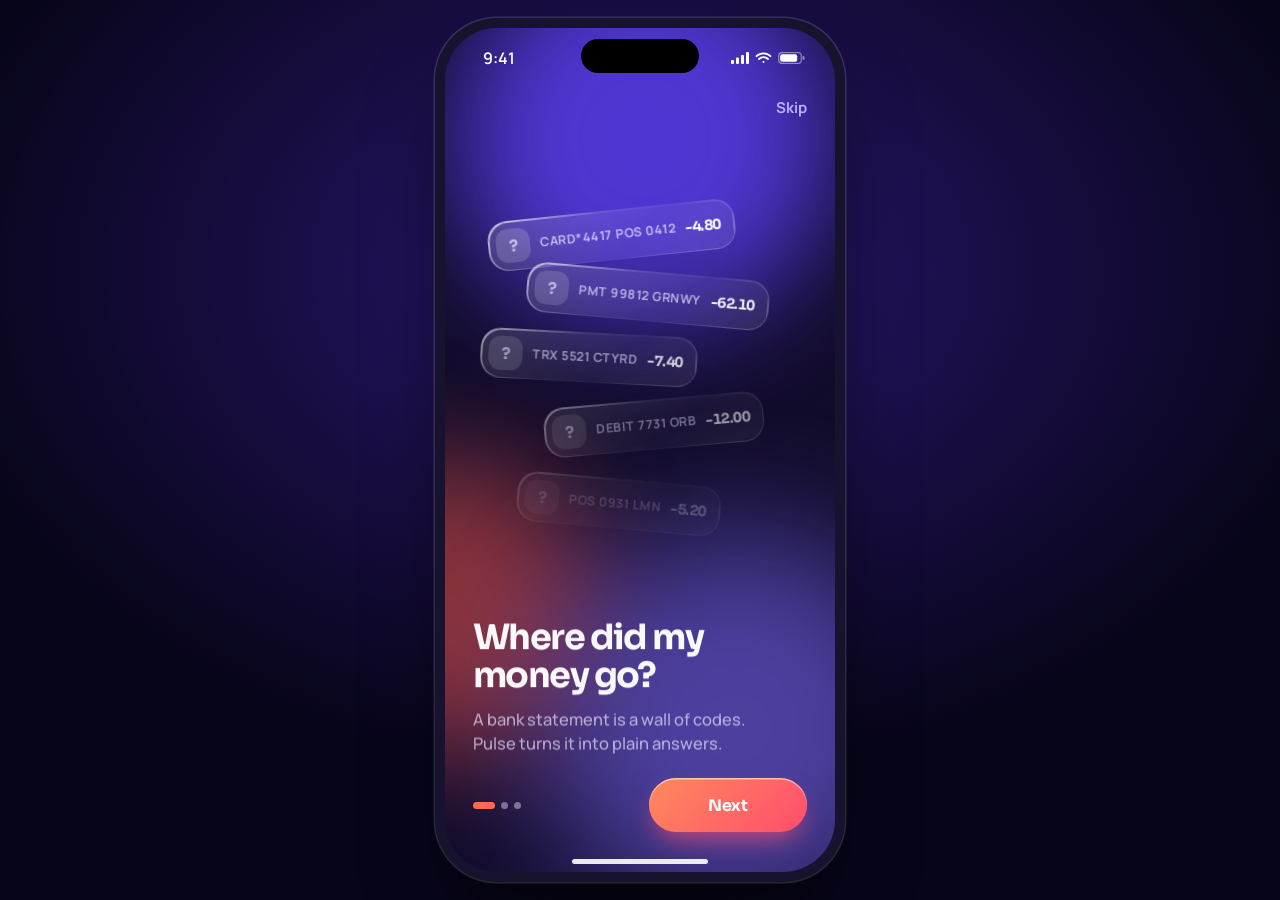
==== index.html @ dd378660 "Pulse prototype: 12 screens, dark and light, plus style samples Co-Authored-By: Claude Opus 5.5 <nor" ====
<!doctype html>
<html lang="en"><head><meta charset="utf-8"><meta name="viewport" content="width=device-width, initial-scale=1">
<title>Pulse</title><meta http-equiv="refresh" content="0; url=app/"><style>body{background:#120c2b}</style></head>
<body><a href="app/" style="color:#b9adff">Open the Pulse prototype</a></body></html>
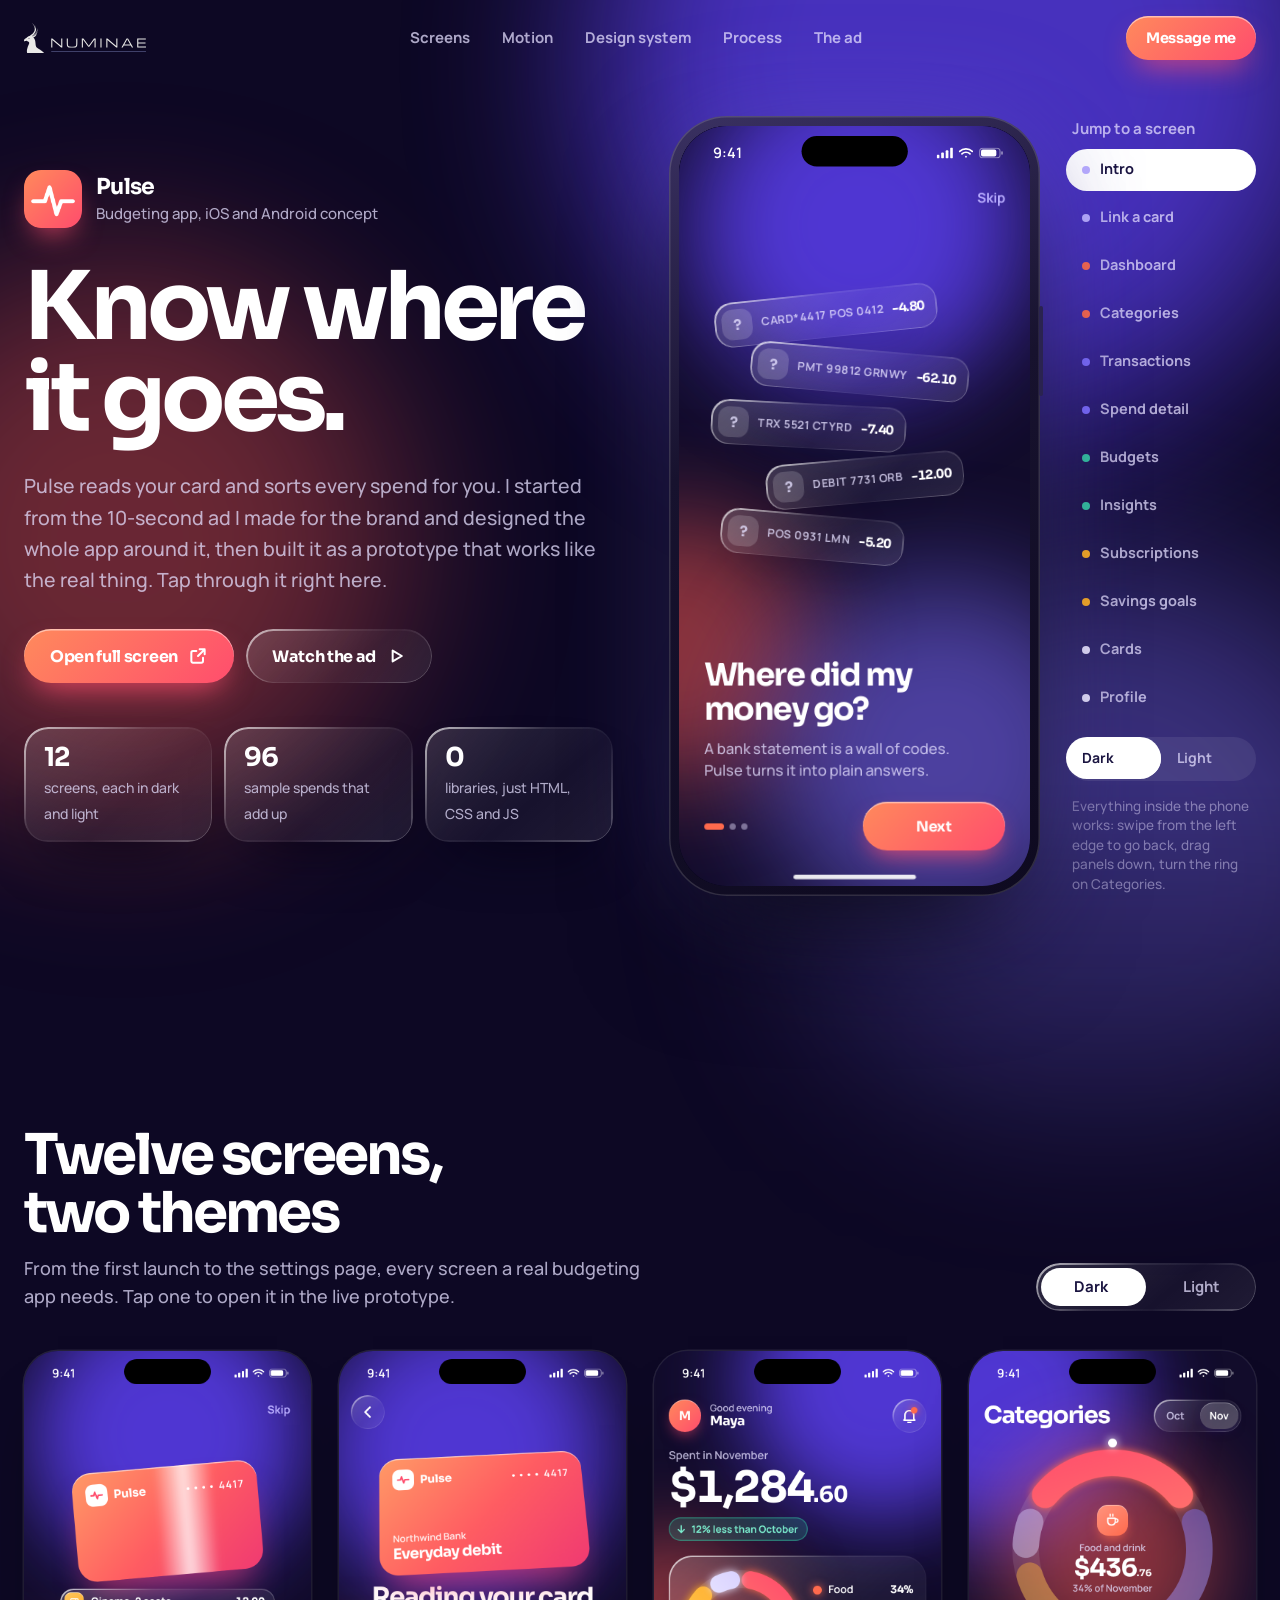
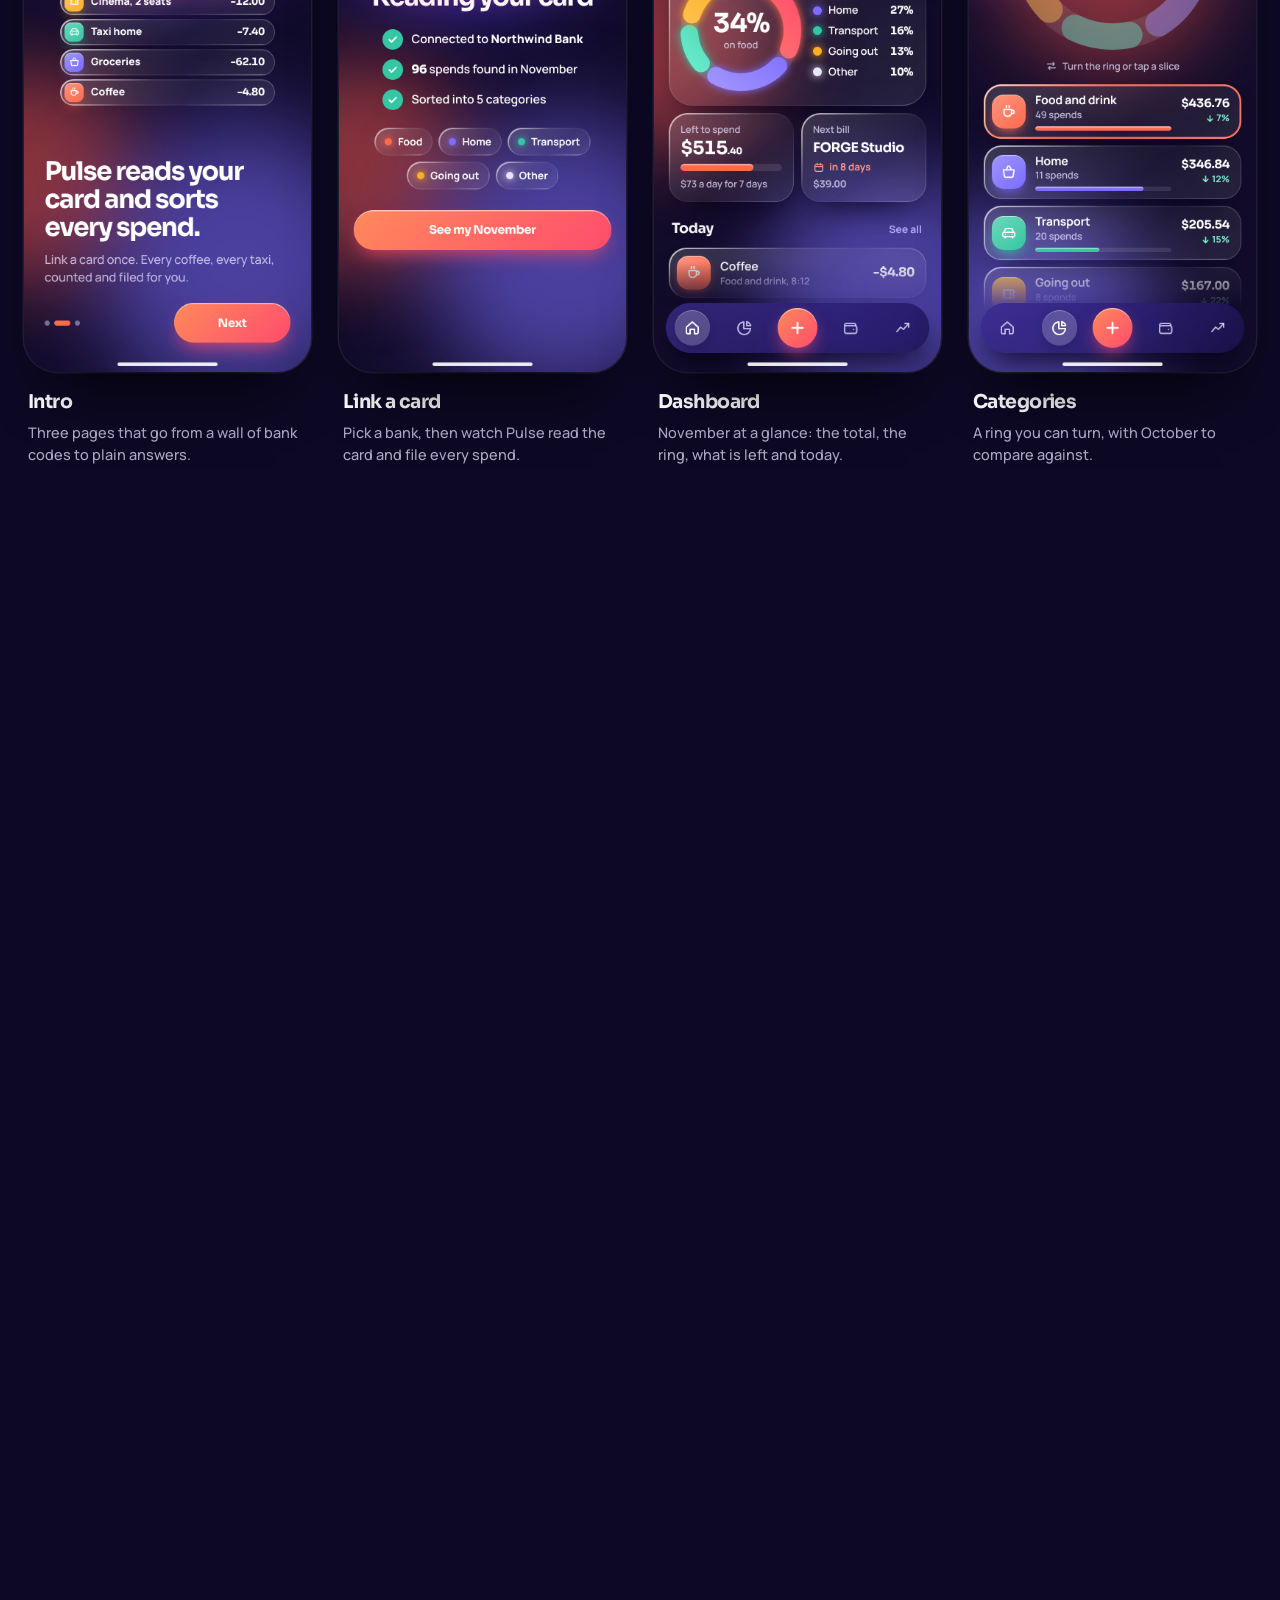
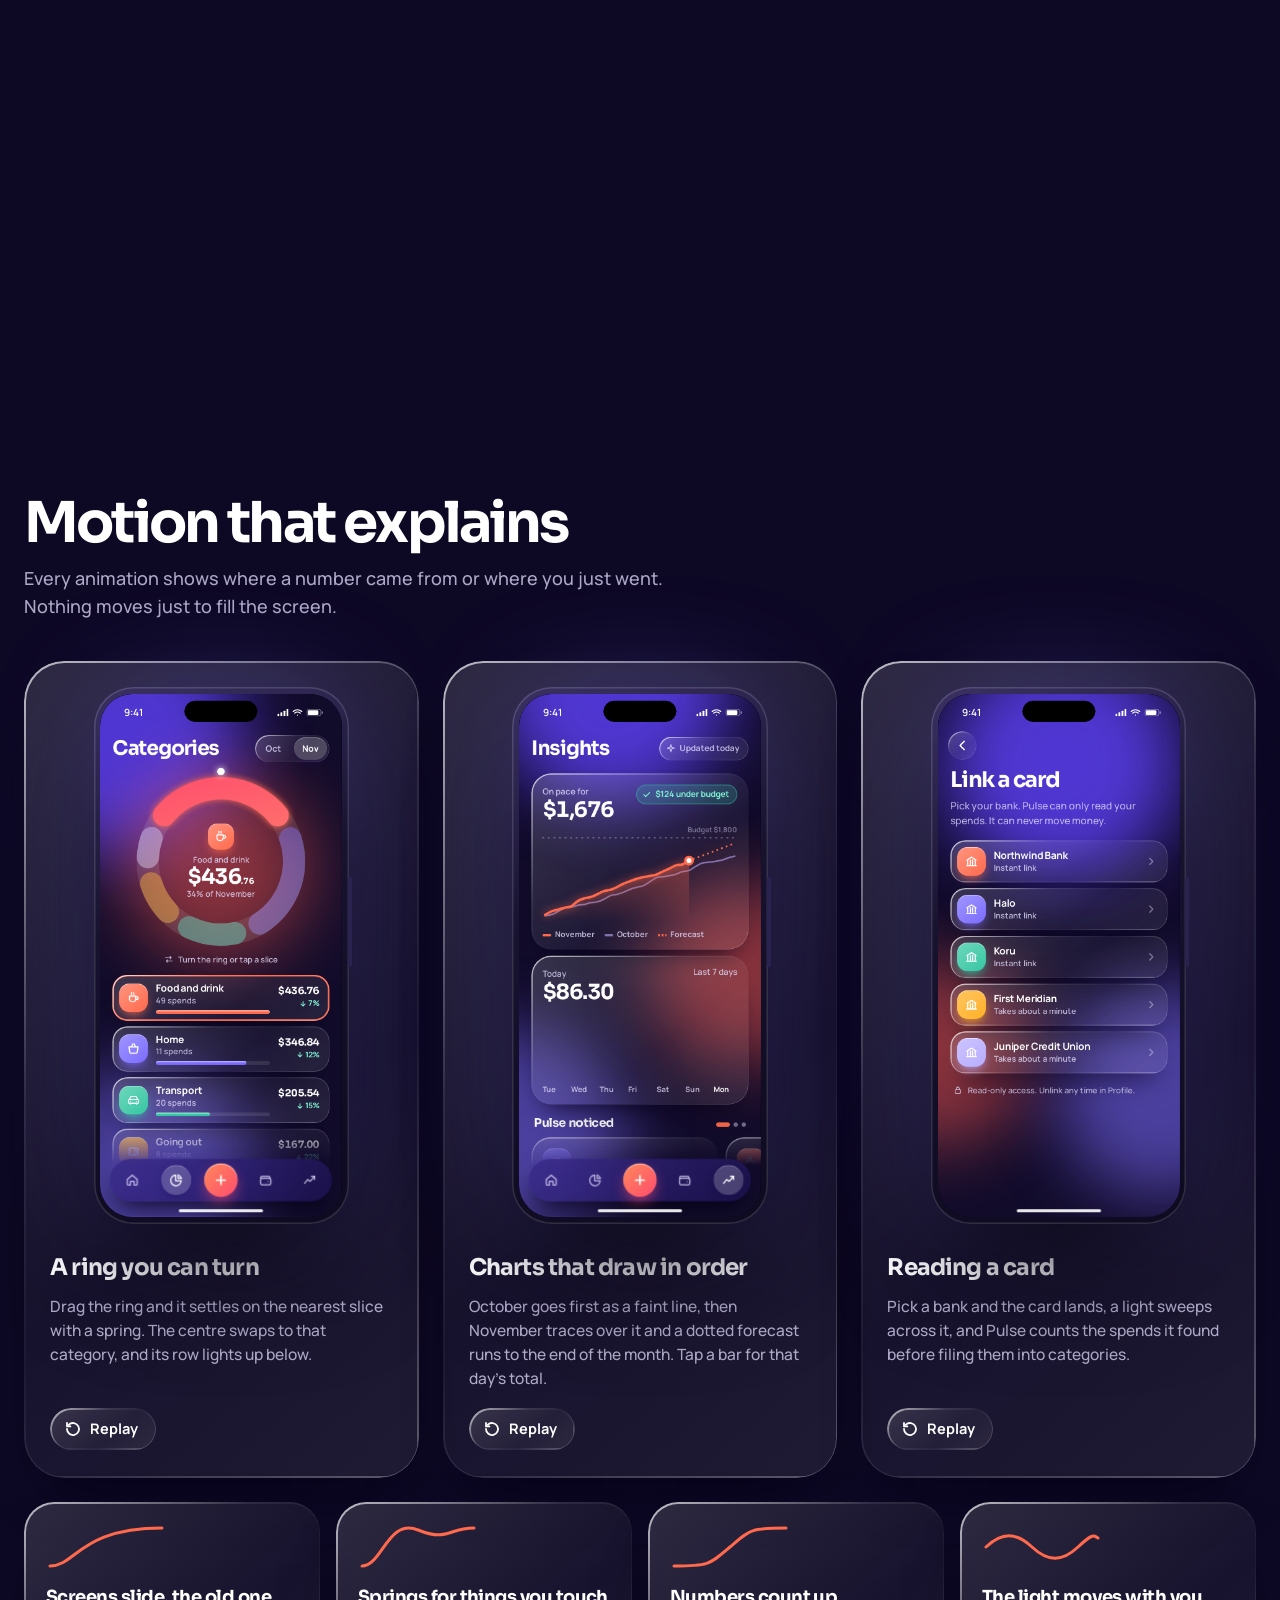
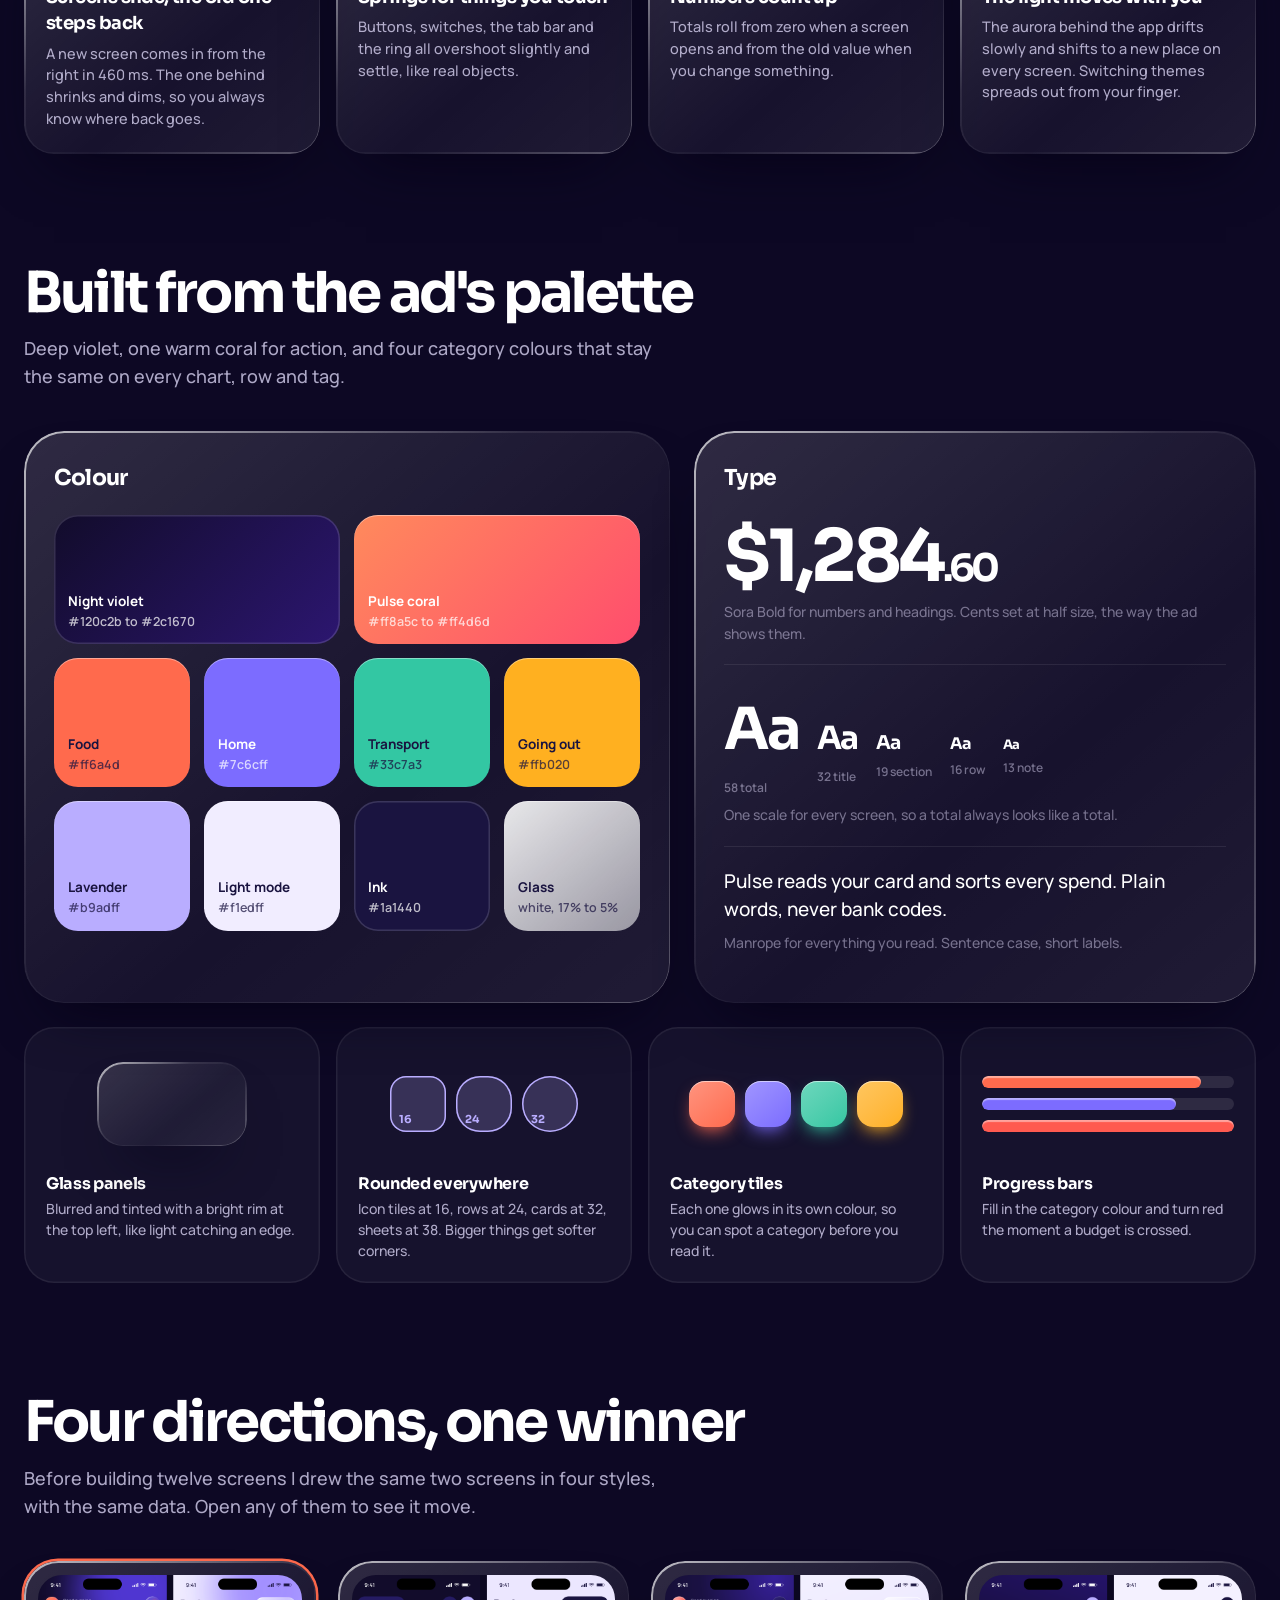
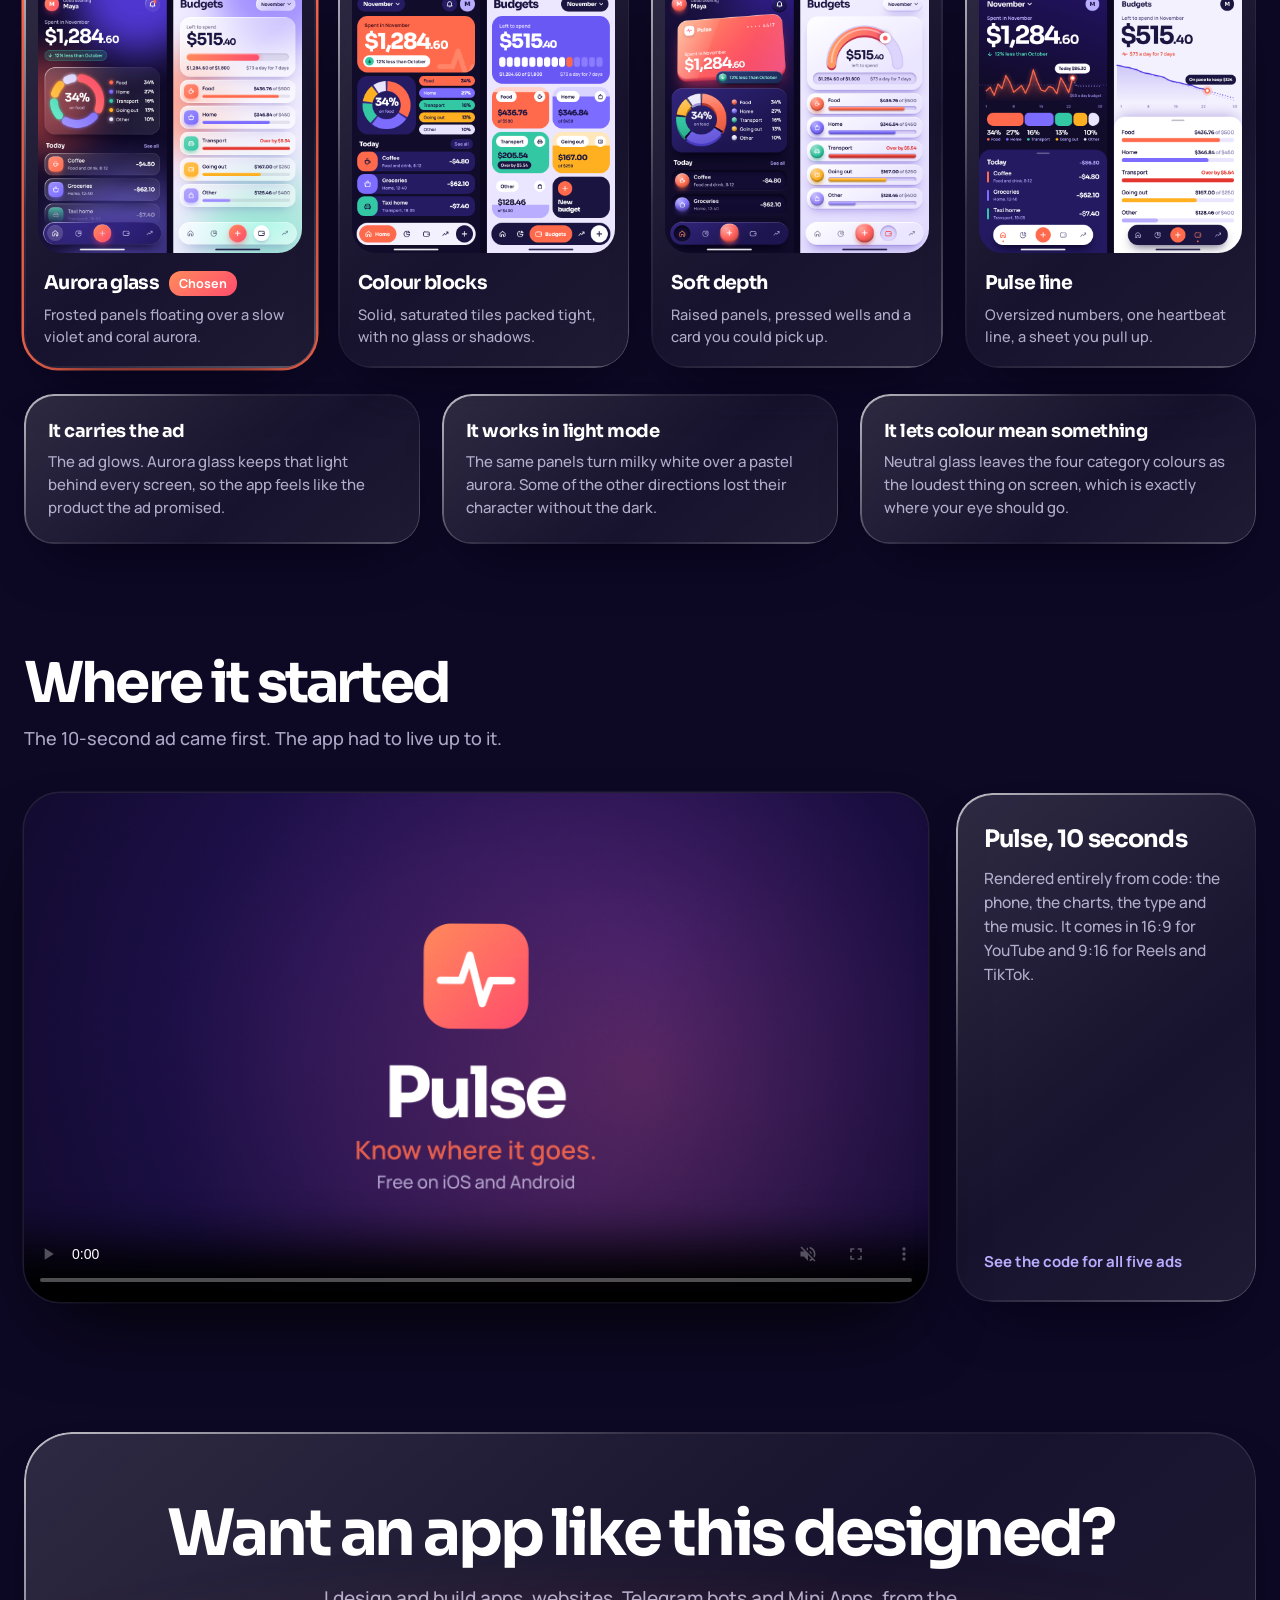
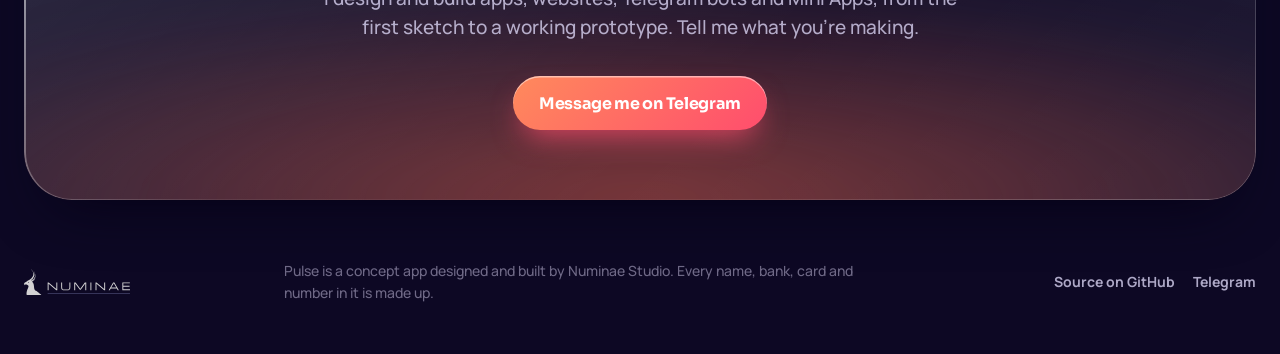
==== commit 940337ed: "Pulse case study page, gallery, share image and README Co-Authored-By: Claude Opus 5.5 <noreply@anth" ====
--- a/index.html
+++ b/index.html
@@ -1,4 +1,417 @@
 <!doctype html>
-<html lang="en"><head><meta charset="utf-8"><meta name="viewport" content="width=device-width, initial-scale=1">
-<title>Pulse</title><meta http-equiv="refresh" content="0; url=app/"><style>body{background:#120c2b}</style></head>
-<body><a href="app/" style="color:#b9adff">Open the Pulse prototype</a></body></html>
+<html lang="en">
+<head>
+<meta charset="utf-8">
+<meta name="viewport" content="width=device-width, initial-scale=1, viewport-fit=cover">
+<title>Pulse: a budgeting app, designed and built by Numinae Studio</title>
+<meta name="description" content="Pulse reads your card and sorts every spend. A working prototype with 12 screens in dark and light, designed and built by Numinae Studio.">
+<meta name="theme-color" content="#0d0824">
+<meta property="og:type" content="website">
+<meta property="og:title" content="Pulse: know where it goes">
+<meta property="og:description" content="A budgeting app designed and built by Numinae Studio. 12 screens, dark and light, a prototype you can tap through.">
+<meta property="og:image" content="https://numinae.github.io/pulse-app/media/pulse-share.png">
+<meta property="og:image:width" content="1200">
+<meta property="og:image:height" content="630">
+<meta name="twitter:card" content="summary_large_image">
+<meta name="twitter:image" content="https://numinae.github.io/pulse-app/media/pulse-share.png">
+<link rel="icon" href="app/icon.svg" type="image/svg+xml">
+<link rel="preload" href="app/fonts/sora.woff2" as="font" type="font/woff2" crossorigin>
+<link rel="preload" href="app/fonts/manrope.woff2" as="font" type="font/woff2" crossorigin>
+<style>
+@font-face { font-family: Sora; src: url(app/fonts/sora.woff2) format('woff2'); font-weight: 100 800; font-display: swap; }
+@font-face { font-family: Manrope; src: url(app/fonts/manrope.woff2) format('woff2'); font-weight: 200 800; font-display: swap; }
+:root {
+  --bg: #0d0824; --panel: #17103a; --ink: #fff; --soft: rgba(230,224,255,.74); --faint: rgba(230,224,255,.45);
+  --coral: #ff6a4d; --coral-a: #ff8a5c; --coral-b: #ff4d6d; --lav: #b9adff; --violet: #7c6cff; --green: #33c7a3; --amber: #ffb020;
+  --out: cubic-bezier(.16,1,.3,1); --spring: cubic-bezier(.2,1.4,.4,1);
+  --w: min(1240px, calc(100vw - 48px));
+}
+*, *::before, *::after { box-sizing: border-box; margin: 0; padding: 0; }
+html { background: var(--bg); color: var(--ink); scroll-behavior: smooth; overflow-x: clip; }
+body { font: 500 17px/1.55 Manrope, system-ui, sans-serif; -webkit-font-smoothing: antialiased; overflow-x: hidden; }
+h1, h2, h3, .num { font-family: Sora, sans-serif; letter-spacing: -0.035em; }
+a { color: inherit; } img, video, svg, iframe { display: block; } button { font: inherit; color: inherit; background: none; border: 0; cursor: pointer; }
+:focus-visible { outline: 3px solid var(--lav); outline-offset: 3px; border-radius: 12px; }
+.wrap { width: var(--w); margin: 0 auto; }
+.soft { color: var(--soft); }
+
+/* glass, the same recipe the app uses */
+.glass { position: relative; background: linear-gradient(140deg, rgba(255,255,255,.14), rgba(255,255,255,.045) 60%, rgba(255,255,255,.08)); box-shadow: 0 30px 60px -30px rgba(4,1,20,.9); }
+.glass::before { content: ''; position: absolute; inset: 0; border-radius: inherit; padding: 1.5px; pointer-events: none; background: linear-gradient(140deg, rgba(255,255,255,.7), rgba(255,255,255,.08) 38%, rgba(255,255,255,.03) 62%, rgba(255,255,255,.28));
+  -webkit-mask: linear-gradient(#000 0 0) content-box, linear-gradient(#000 0 0); -webkit-mask-composite: xor; mask: linear-gradient(#000 0 0) content-box exclude, linear-gradient(#000 0 0); }
+.btn { display: inline-flex; align-items: center; gap: 10px; height: 54px; padding: 0 26px; border-radius: 27px; font: 700 16px Sora; letter-spacing: -0.02em; text-decoration: none; transition: scale .35s var(--spring); white-space: nowrap; }
+.btn:active { scale: .96; }
+.btn.primary { color: #fff; background: linear-gradient(135deg, var(--coral-a), var(--coral-b)); box-shadow: 0 14px 30px -10px rgba(255,77,109,.85), inset 0 1.5px 0 rgba(255,255,255,.5); }
+.btn.ghost { border-radius: 27px; }
+.btn svg { width: 20px; height: 20px; fill: none; stroke: currentColor; stroke-width: 2.4; stroke-linecap: round; stroke-linejoin: round; }
+
+/* aurora behind the top of the page */
+.aurora { position: absolute; inset: 0 0 auto 0; height: 1300px; overflow: hidden; z-index: -1; pointer-events: none; -webkit-mask-image: linear-gradient(#000 60%, transparent); mask-image: linear-gradient(#000 60%, transparent); }
+.aurora i { position: absolute; border-radius: 50%; filter: blur(90px); }
+.aurora .a { width: 760px; height: 760px; left: 46%; top: -320px; background: #5b3ff0; opacity: .75; animation: d1 18s ease-in-out infinite alternate; }
+.aurora .b { width: 560px; height: 560px; left: -160px; top: 260px; background: #ff5a4f; opacity: .38; animation: d2 22s ease-in-out infinite alternate; }
+.aurora .c { width: 620px; height: 620px; left: 62%; top: 560px; background: #7c6cff; opacity: .4; animation: d1 26s ease-in-out infinite alternate-reverse; }
+@keyframes d1 { to { transform: translate(-120px, 90px) scale(1.12); } } @keyframes d2 { to { transform: translate(140px, -70px) scale(.9); } }
+
+/* header */
+header.top { position: sticky; top: 0; z-index: 50; transition: background .3s, box-shadow .3s; }
+header.top.stuck { background: rgba(13,8,36,.72); -webkit-backdrop-filter: blur(20px) saturate(160%); backdrop-filter: blur(20px) saturate(160%); box-shadow: 0 1px 0 rgba(255,255,255,.07); }
+header.top .wrap { display: flex; align-items: center; justify-content: space-between; height: 76px; gap: 24px; }
+.lockup img { height: 30px; width: auto; }
+header nav { display: flex; gap: 4px; }
+header nav a { text-decoration: none; font-size: 15px; font-weight: 700; color: var(--soft); padding: 9px 14px; border-radius: 20px; transition: color .2s, background .2s; }
+header nav a:hover { color: #fff; background: rgba(255,255,255,.08); }
+header .btn { height: 44px; padding: 0 20px; font-size: 14.5px; }
+
+/* hero */
+.hero { padding: 40px 0 120px; }
+.hero .wrap { display: grid; grid-template-columns: 1fr auto; gap: 56px; align-items: center; }
+.appmark { display: flex; gap: 14px; align-items: center; }
+.appmark img { width: 58px; height: 58px; border-radius: 17px; box-shadow: 0 14px 28px -10px rgba(255,77,109,.8); }
+.appmark b { display: block; font: 700 22px Sora; letter-spacing: -0.03em; } .appmark span { font-size: 15px; color: var(--soft); }
+.hero h1 { font-size: clamp(56px, 7.4vw, 108px); line-height: .96; font-weight: 700; letter-spacing: -0.055em; margin-top: 34px; }
+.hero h1 span { display: block; }
+.hero .lead { font-size: 19.5px; line-height: 1.6; color: var(--soft); max-width: 34em; margin-top: 26px; }
+.hero .ctas { display: flex; gap: 12px; flex-wrap: wrap; margin-top: 34px; }
+.facts { display: flex; gap: 12px; flex-wrap: wrap; margin-top: 44px; }
+.facts { max-width: 600px; } .facts div { flex: 1 1 0; padding: 14px 20px 15px; border-radius: 24px; min-width: 0; }
+.facts b { display: block; font: 700 26px Sora; letter-spacing: -0.04em; } .facts span { font-size: 14px; color: var(--soft); }
+
+.stage { position: relative; display: grid; grid-template-columns: auto 190px; gap: 26px; align-items: center; }
+.phone { position: relative; padding: 11px; border-radius: 64px; background: linear-gradient(160deg, #3a3162, #17122e 40%, #0e0a20); box-shadow: 0 60px 120px -30px rgba(0,0,0,.85), 0 0 0 1.5px rgba(255,255,255,.14) inset, 0 0 120px -20px rgba(124,108,255,.45); }
+.phone::after { content: ''; position: absolute; right: -3px; top: 190px; width: 4px; height: 90px; border-radius: 2px; background: #2a2350; }
+.phone .scr { width: 390px; height: 844px; border-radius: 53px; overflow: hidden; background: #120c2b; transform-origin: top left; }
+.phone iframe { width: 390px; height: 844px; border: 0; }
+.phone.scaled { padding: calc(11px * var(--k)); border-radius: calc(64px * var(--k)); }
+.phone.scaled .scr { width: calc(390px * var(--k)); height: calc(844px * var(--k)); border-radius: calc(53px * var(--k)); }
+.phone.scaled iframe { transform: scale(var(--k)); transform-origin: 0 0; }
+.jump h3 { font: 700 15px Manrope; color: var(--soft); letter-spacing: 0; margin: 0 0 10px 6px; }
+.jump ul { list-style: none; display: grid; gap: 6px; }
+.jump button { width: 100%; text-align: left; height: 42px; padding: 0 16px; border-radius: 21px; font-size: 14.5px; font-weight: 700; color: var(--soft); display: flex; align-items: center; gap: 10px; transition: background .25s, color .25s; }
+.jump button i { width: 8px; height: 8px; border-radius: 4px; background: var(--c, var(--faint)); flex: none; }
+.jump button:hover { color: #fff; background: rgba(255,255,255,.07); }
+.jump button.on { color: #1a1440; background: #fff; }
+.theme { position: relative; display: grid; grid-template-columns: 1fr 1fr; height: 44px; border-radius: 22px; margin-top: 18px; background: rgba(255,255,255,.08); }
+.theme button { position: relative; z-index: 1; font-size: 14px; font-weight: 700; color: var(--soft); transition: color .25s; }
+.theme button.on { color: #1a1440; }
+.theme .thumb { position: absolute; top: 4px; bottom: 4px; left: 4px; width: calc(50% - 4px); border-radius: 18px; background: #fff; transition: transform .45s var(--spring); }
+.theme.light .thumb { transform: translateX(100%); }
+.jump p { font-size: 13.5px; color: var(--faint); margin: 16px 6px 0; line-height: 1.45; }
+.mobile-try { display: none; }
+
+/* sections */
+section.block { padding: 110px 0 0; scroll-margin-top: 60px; }
+.shead { display: flex; justify-content: space-between; align-items: flex-end; gap: 30px; flex-wrap: wrap; margin-bottom: 40px; }
+.shead h2 { font-size: clamp(38px, 4.4vw, 60px); font-weight: 700; line-height: 1.02; letter-spacing: -0.05em; }
+.shead p { font-size: 18px; color: var(--soft); max-width: 36em; margin-top: 14px; }
+
+/* gallery */
+.gtoggle { position: relative; display: grid; grid-template-columns: 1fr 1fr; width: 220px; height: 48px; border-radius: 24px; }
+.gtoggle button { position: relative; z-index: 1; font-size: 15px; font-weight: 700; color: var(--soft); transition: color .25s; }
+.gtoggle button.on { color: #1a1440; }
+.gtoggle .thumb { position: absolute; top: 5px; bottom: 5px; left: 5px; width: calc(50% - 5px); border-radius: 19px; background: #fff; transition: transform .45s var(--spring); }
+.gtoggle.light .thumb { transform: translateX(100%); }
+.grid { display: grid; grid-template-columns: repeat(4, 1fr); gap: 44px 28px; }
+.shot { text-align: left; display: block; width: 100%; }
+.shot .img { position: relative; aspect-ratio: 390 / 844; border-radius: 34px; overflow: hidden; background: #1c1446; box-shadow: 0 40px 60px -34px rgba(0,0,0,.9), 0 0 0 1.5px rgba(255,255,255,.1); transition: transform .5s var(--spring), box-shadow .4s; }
+.shot img { position: absolute; inset: 0; width: 100%; height: 100%; object-fit: cover; transition: opacity .5s; }
+.shot img.l { opacity: 0; } .grid.light .shot img.l { opacity: 1; } .grid.light .shot img.d { opacity: 0; }
+.shot:hover .img { transform: translateY(-8px); box-shadow: 0 50px 70px -34px rgba(0,0,0,.9), 0 0 0 2px var(--lav); }
+.shot .cap { display: flex; justify-content: space-between; align-items: baseline; gap: 10px; margin: 16px 4px 0; }
+.shot h3 { font-size: 19px; font-weight: 700; letter-spacing: -0.03em; }
+.shot .try { font-size: 13.5px; font-weight: 700; color: var(--lav); opacity: 0; transition: opacity .25s; white-space: nowrap; } .shot:hover .try { opacity: 1; }
+.shot p { font-size: 14.5px; line-height: 1.5; color: var(--soft); margin: 5px 4px 0; }
+
+/* motion */
+.mgrid { display: grid; grid-template-columns: repeat(3, 1fr); gap: 24px; }
+.mcard { border-radius: 40px; padding: 26px 26px 28px; display: flex; flex-direction: column; }
+.mcard .phone { --k: .62; align-self: center; }
+.mcard h3 { font-size: 23px; font-weight: 700; margin-top: 26px; }
+.mcard p { font-size: 15.5px; color: var(--soft); margin-top: 8px; line-height: 1.55; flex: 1; }
+.replay { align-self: flex-start; margin-top: 18px; height: 42px; padding: 0 18px 0 14px; border-radius: 21px; font-size: 14.5px; font-weight: 700; display: inline-flex; gap: 8px; align-items: center; }
+.replay svg { width: 18px; height: 18px; fill: none; stroke: currentColor; stroke-width: 2.4; stroke-linecap: round; stroke-linejoin: round; transition: rotate .6s var(--out); } .replay:active svg { rotate: -360deg; transition: none; }
+.rules { display: grid; grid-template-columns: repeat(4, 1fr); gap: 16px; margin-top: 24px; }
+.rules div { border-radius: 30px; padding: 22px 22px 24px; }
+.rules b { font: 700 18px Sora; letter-spacing: -0.03em; } .rules p { font-size: 14.5px; color: var(--soft); margin-top: 6px; line-height: 1.5; }
+.curve { height: 46px; margin-bottom: 14px; } .curve path { fill: none; stroke: var(--coral); stroke-width: 3; stroke-linecap: round; }
+
+/* design system */
+.ds { display: grid; grid-template-columns: minmax(0, 1.15fr) minmax(0, 1fr); gap: 24px; }
+.ds > div { border-radius: 40px; padding: 30px; min-width: 0; }
+.ds > .parts { padding: 0; border-radius: 0; }
+.ds h3 { font-size: 22px; font-weight: 700; margin-bottom: 20px; }
+.swatches { display: grid; grid-template-columns: repeat(4, minmax(0, 1fr)); gap: 14px; }
+.sw { border-radius: 24px; padding: 76px 14px 13px; font-size: 13.5px; font-weight: 700; position: relative; overflow: hidden; color: #1a1440; box-shadow: inset 0 1px 0 rgba(255,255,255,.4); }
+.sw span { display: block; font-weight: 600; opacity: .72; font-size: 12.5px; }
+.sw.dk { color: #fff; box-shadow: inset 0 0 0 1.5px rgba(255,255,255,.14); }
+.sw.wide { grid-column: span 2; }
+.type .spec { padding: 6px 0 20px; } .type .spec + .spec { padding-top: 20px; border-top: 1.5px solid rgba(255,255,255,.08); }
+.type .big { font: 700 72px/1 Sora; letter-spacing: -0.05em; } .type .big small { font-size: 38px; }
+.type .meta { font-size: 14px; color: var(--faint); margin-top: 8px; }
+.type .body { font-size: 19px; line-height: 1.5; }
+.scale { display: flex; align-items: baseline; gap: 18px; flex-wrap: wrap; } .scale span { font-family: Sora; font-weight: 700; letter-spacing: -0.04em; } .scale small { display: block; font: 600 12px Manrope; color: var(--faint); letter-spacing: 0; margin-top: 4px; }
+.parts { grid-column: 1 / -1; display: grid; grid-template-columns: repeat(4, minmax(0, 1fr)); gap: 16px; }
+.part { border-radius: 30px; padding: 22px; background: rgba(255,255,255,.04); box-shadow: inset 0 0 0 1.5px rgba(255,255,255,.07); }
+.part .demo { height: 110px; display: grid; place-items: center; min-width: 0; } .part .demo > * { max-width: 100%; }
+.part { min-width: 0; }
+.part b { display: block; font: 700 16px Sora; letter-spacing: -0.02em; margin-top: 14px; } .part p { font-size: 14px; color: var(--soft); margin-top: 4px; line-height: 1.5; }
+.radii { display: flex; gap: 10px; align-items: flex-end; } .radii i { display: grid; place-items: end start; width: 56px; height: 56px; background: rgba(185,173,255,.2); box-shadow: inset 0 0 0 1.5px var(--lav); font: 700 11px Sora; color: var(--lav); padding: 6px 9px; font-style: normal; }
+.tilerow { display: flex; gap: 10px; } .tilerow i { width: 46px; height: 46px; border-radius: 16px; background: linear-gradient(140deg, color-mix(in srgb, var(--c) 72%, #fff), var(--c)); box-shadow: 0 8px 18px -6px var(--c), inset 0 1px 0 rgba(255,255,255,.55); }
+.bars2 { width: 100%; min-width: 0; display: grid; gap: 10px; } .bars2 i { display: block; height: 12px; border-radius: 6px; background: rgba(255,255,255,.1); overflow: hidden; } .bars2 i::after { content: ''; display: block; height: 100%; width: var(--w); border-radius: inherit; background: var(--c); box-shadow: inset 0 2px 1px rgba(255,255,255,.45); }
+.glassdemo { width: 150px; height: 84px; border-radius: 26px; }
+
+/* process */
+.proc { display: grid; grid-template-columns: repeat(4, 1fr); gap: 22px; }
+.pcard { border-radius: 34px; padding: 14px 14px 20px; text-decoration: none; display: block; transition: transform .45s var(--spring); }
+.pcard:hover { transform: translateY(-6px); }
+.pcard img { width: 100%; height: auto; border-radius: 24px; background: #0b0720; }
+.pcard h3 { font-size: 19px; font-weight: 700; margin: 16px 6px 0; display: flex; align-items: center; gap: 10px; flex-wrap: wrap; }
+.pcard h3 em { font: 700 12.5px Manrope; font-style: normal; letter-spacing: 0; color: #fff; background: linear-gradient(135deg, var(--coral-a), var(--coral-b)); border-radius: 12px; padding: 4px 10px; }
+.pcard p { font-size: 14.5px; color: var(--soft); margin: 6px 6px 0; line-height: 1.5; }
+.pcard.won { box-shadow: 0 30px 60px -30px rgba(4,1,20,.9), 0 0 0 2.5px var(--coral); }
+.why { display: grid; grid-template-columns: 1fr 1fr 1fr; gap: 22px; margin-top: 26px; }
+.why div { border-radius: 30px; padding: 24px; } .why b { font: 700 18px Sora; letter-spacing: -0.03em; } .why p { font-size: 15px; color: var(--soft); margin-top: 6px; line-height: 1.55; }
+
+/* ad */
+.adwrap { display: grid; grid-template-columns: 1fr 300px; gap: 28px; align-items: stretch; }
+.adwrap video { width: 100%; height: 100%; object-fit: cover; border-radius: 36px; background: #000; box-shadow: 0 40px 80px -30px rgba(0,0,0,.9), 0 0 0 1.5px rgba(255,255,255,.1); }
+.adwrap .v169 { aspect-ratio: 16 / 9; height: auto; }
+.adnote { border-radius: 36px; padding: 28px; display: flex; flex-direction: column; justify-content: space-between; gap: 20px; }
+.adnote h3 { font-size: 24px; font-weight: 700; } .adnote p { font-size: 15.5px; color: var(--soft); margin-top: 8px; line-height: 1.55; }
+.adnote a { font-size: 15px; font-weight: 700; color: var(--lav); text-decoration: none; }
+.adnote .v916 { width: 100%; aspect-ratio: 9 / 16; height: auto; border-radius: 26px; display: none; }
+
+/* closing */
+.close { margin: 130px auto 0; border-radius: 48px; padding: 70px 40px; text-align: center; overflow: hidden; position: relative; isolation: isolate; }
+.close::after { content: ''; position: absolute; inset: auto -20% -60% -20%; height: 120%; z-index: -1; background: radial-gradient(closest-side, rgba(255,106,77,.45), transparent); filter: blur(30px); }
+.close h2 { font-size: clamp(40px, 5vw, 72px); font-weight: 700; letter-spacing: -0.05em; line-height: 1; }
+.close p { font-size: 19px; color: var(--soft); margin: 18px auto 0; max-width: 34em; }
+.close .btn { margin-top: 34px; }
+footer { padding: 60px 0 50px; }
+footer .wrap { display: flex; justify-content: space-between; align-items: center; gap: 24px; flex-wrap: wrap; }
+footer img { height: 26px; width: auto; opacity: .9; }
+footer p { font-size: 14px; color: var(--faint); max-width: 44em; }
+footer nav { display: flex; gap: 18px; } footer nav a { font-size: 14px; font-weight: 700; color: var(--soft); text-decoration: none; }
+
+/* one orchestrated entrance at the top, quiet reveals below */
+.hero .in-1, .hero .in-2, .hero .in-3, .hero .in-4, .hero .stage { opacity: 0; }
+.ready .hero .in-1, .ready .hero .in-2, .ready .hero .in-3, .ready .hero .in-4 { animation: rise .9s var(--out) both; }
+.ready .hero .in-2 { animation-delay: .08s; } .ready .hero .in-3 { animation-delay: .16s; } .ready .hero .in-4 { animation-delay: .24s; }
+.ready .hero .stage { animation: phonein 1.3s var(--out) .1s both; }
+@keyframes rise { from { opacity: 0; transform: translateY(30px); filter: blur(8px); } to { opacity: 1; transform: none; filter: none; } }
+@keyframes phonein { from { opacity: 0; transform: translateY(70px) rotate(4deg) scale(.94); } to { opacity: 1; transform: none; } }
+.reveal { opacity: 0; transform: translateY(30px); transition: opacity .8s var(--out), transform .9s var(--out); }
+.reveal.seen { opacity: 1; transform: none; }
+
+@media (max-width: 1180px) {
+  .hero .wrap { grid-template-columns: 1fr; } .stage { justify-self: center; }
+  .grid { grid-template-columns: repeat(3, 1fr); } .mgrid { grid-template-columns: 1fr 1fr; } .mgrid .mcard:last-child { display: none; }
+  .rules, .proc, .parts { grid-template-columns: repeat(2, minmax(0, 1fr)); } .ds { grid-template-columns: minmax(0, 1fr); }
+}
+@media (max-width: 860px) {
+  header nav { display: none; }
+  .stage { display: none; } .mobile-try { display: block; margin-top: 40px; }
+  .mobile-try a { display: block; text-decoration: none; border-radius: 40px; padding: 18px; }
+  .mobile-try img { width: 100%; height: auto; border-radius: 28px; }
+  .mobile-try span { display: flex; justify-content: center; margin-top: 16px; }
+  .grid { grid-template-columns: 1fr 1fr; gap: 32px 16px; } .shot .img { border-radius: 24px; } .shot h3 { font-size: 16px; } .shot p { display: none; }
+  .mgrid { grid-template-columns: 1fr; } .mgrid .mcard:last-child { display: flex; }
+  .why { grid-template-columns: 1fr; } .adwrap { grid-template-columns: 1fr; } .adwrap .v169 { display: none; } .adnote .v916 { display: block; }
+  .close { padding: 54px 24px; border-radius: 38px; }
+}
+@media (max-width: 560px) {
+  :root { --w: calc(100vw - 32px); }
+  .lockup img { height: 24px; } header .btn { height: 40px; padding: 0 16px; font-size: 13.5px; }
+  .hero { padding-top: 24px; } .hero .lead { font-size: 17.5px; } .facts div { min-width: 0; flex: 1 1 40%; }
+  .rules, .proc, .parts, .swatches { grid-template-columns: repeat(2, minmax(0, 1fr)); } .sw.wide { grid-column: span 2; } .facts div { flex: 1 1 40%; }
+  .type .big { font-size: 54px; } .radii i { width: 40px; height: 40px; } .tilerow { gap: 6px; } .tilerow i { width: 30px; height: 30px; border-radius: 11px; } .glassdemo { width: 110px; } .scale { gap: 12px; } .scale span:first-child { font-size: 44px !important; } section.block { padding-top: 84px; } .ds > div { padding: 22px; border-radius: 32px; }
+}
+@media (prefers-reduced-motion: reduce) { *, *::before, *::after { animation-duration: .01s !important; animation-delay: 0s !important; transition-duration: .01s !important; } html { scroll-behavior: auto; } }
+</style>
+</head>
+<body>
+<div class="aurora" aria-hidden="true"><i class="a"></i><i class="b"></i><i class="c"></i></div>
+
+<header class="top"><div class="wrap">
+  <a class="lockup" href="https://github.com/NUMINAE" aria-label="Numinae Studio on GitHub"><img src="brand/numinae-lockup-horizontal-white.svg" alt="Numinae"></a>
+  <nav aria-label="Sections"><a href="#screens">Screens</a><a href="#motion">Motion</a><a href="#system">Design system</a><a href="#process">Process</a><a href="#ad">The ad</a></nav>
+  <a class="btn primary" href="https://t.me/numinaestudio">Message me</a>
+</div></header>
+
+<main>
+<section class="hero"><div class="wrap">
+  <div>
+    <div class="appmark in-1"><img src="app/icon-192.png" alt=""><div><b>Pulse</b><span>Budgeting app, iOS and Android concept</span></div></div>
+    <h1 class="in-2"><span>Know where</span><span>it goes.</span></h1>
+    <p class="lead in-3">Pulse reads your card and sorts every spend for you. I started from the 10-second ad I made for the brand and designed the whole app around it, then built it as a prototype that works like the real thing. Tap through it right here.</p>
+    <div class="ctas in-4"><a class="btn primary" href="app/" target="_blank" rel="noopener">Open full screen<svg viewBox="0 0 24 24"><path d="M14 4h6v6M20 4l-8 8M18 14v4a2 2 0 0 1-2 2H6a2 2 0 0 1-2-2V8a2 2 0 0 1 2-2h4"/></svg></a><a class="btn ghost glass" href="#ad">Watch the ad<svg viewBox="0 0 24 24"><path d="M8 5.5v13l11-6.5-11-6.5z"/></svg></a></div>
+    <div class="facts in-4"><div class="glass"><b>12</b><span>screens, each in dark and light</span></div><div class="glass"><b>96</b><span>sample spends that add up</span></div><div class="glass"><b>0</b><span>libraries, just HTML, CSS and JS</span></div></div>
+    <div class="mobile-try"><a class="glass" href="app/"><img src="screens/pulse-dashboard-dark.png" alt="The Pulse dashboard: $1,284.60 spent in November, a category ring and today's spends" width="780" height="1688"><span class="btn primary">Tap through the app</span></a></div>
+  </div>
+
+  <div class="stage">
+    <div class="phone"><div class="scr"><iframe id="proto" src="app/index.html?frame=1&screen=onboard" title="Pulse prototype, live" loading="eager"></iframe></div></div>
+    <div class="jump">
+      <h3>Jump to a screen</h3>
+      <ul id="jump"></ul>
+      <div class="theme" id="theme" role="group" aria-label="Theme"><i class="thumb"></i><button class="on" data-t="dark">Dark</button><button data-t="light">Light</button></div>
+      <p>Everything inside the phone works: swipe from the left edge to go back, drag panels down, turn the ring on Categories.</p>
+    </div>
+  </div>
+</div></section>
+
+<section class="block" id="screens"><div class="wrap">
+  <div class="shead reveal"><div><h2>Twelve screens,<br>two themes</h2><p>From the first launch to the settings page, every screen a real budgeting app needs. Tap one to open it in the live prototype.</p></div>
+    <div class="gtoggle glass" id="gtoggle" role="group" aria-label="Gallery theme"><i class="thumb"></i><button class="on" data-t="dark">Dark</button><button data-t="light">Light</button></div></div>
+  <div class="grid" id="grid"></div>
+</div></section>
+
+<section class="block" id="motion"><div class="wrap">
+  <div class="shead reveal"><div><h2>Motion that explains</h2><p>Every animation shows where a number came from or where you just went. Nothing moves just to fill the screen.</p></div></div>
+  <div class="mgrid">
+    <article class="mcard glass reveal"><div class="phone scaled"><div class="scr"><iframe data-src="app/index.html?frame=1&screen=categories" title="Categories ring, live" loading="lazy"></iframe></div></div>
+      <h3>A ring you can turn</h3><p>Drag the ring and it settles on the nearest slice with a spring. The centre swaps to that category, and its row lights up below.</p><button class="replay glass" data-replay="0"><svg viewBox="0 0 24 24"><path d="M4 12a8 8 0 1 0 2.5-5.8M4 4v4.5h4.5"/></svg>Replay</button></article>
+    <article class="mcard glass reveal"><div class="phone scaled"><div class="scr"><iframe data-src="app/index.html?frame=1&screen=insights" title="Insights charts, live" loading="lazy"></iframe></div></div>
+      <h3>Charts that draw in order</h3><p>October goes first as a faint line, then November traces over it and a dotted forecast runs to the end of the month. Tap a bar for that day's total.</p><button class="replay glass" data-replay="1"><svg viewBox="0 0 24 24"><path d="M4 12a8 8 0 1 0 2.5-5.8M4 4v4.5h4.5"/></svg>Replay</button></article>
+    <article class="mcard glass reveal"><div class="phone scaled"><div class="scr"><iframe data-src="app/index.html?frame=1&screen=link" title="Linking a card, live" loading="lazy"></iframe></div></div>
+      <h3>Reading a card</h3><p>Pick a bank and the card lands, a light sweeps across it, and Pulse counts the spends it found before filing them into categories.</p><button class="replay glass" data-replay="2"><svg viewBox="0 0 24 24"><path d="M4 12a8 8 0 1 0 2.5-5.8M4 4v4.5h4.5"/></svg>Replay</button></article>
+  </div>
+  <div class="rules">
+    <div class="glass reveal"><svg class="curve" viewBox="0 0 120 46"><path d="M4 42C30 42 34 4 116 4"/></svg><b>Screens slide, the old one steps back</b><p>A new screen comes in from the right in 460 ms. The one behind shrinks and dims, so you always know where back goes.</p></div>
+    <div class="glass reveal"><svg class="curve" viewBox="0 0 120 46"><path d="M4 42C24 42 30 -6 60 6S90 4 116 4"/></svg><b>Springs for things you touch</b><p>Buttons, switches, the tab bar and the ring all overshoot slightly and settle, like real objects.</p></div>
+    <div class="glass reveal"><svg class="curve" viewBox="0 0 120 46"><path d="M4 42C40 42 40 40 60 23S80 4 116 4"/></svg><b>Numbers count up</b><p>Totals roll from zero when a screen opens and from the old value when you change something.</p></div>
+    <div class="glass reveal"><svg class="curve" viewBox="0 0 120 46"><path d="M4 23C20 8 34 8 50 23S80 38 96 23 112 12 116 14"/></svg><b>The light moves with you</b><p>The aurora behind the app drifts slowly and shifts to a new place on every screen. Switching themes spreads out from your finger.</p></div>
+  </div>
+</div></section>
+
+<section class="block" id="system"><div class="wrap">
+  <div class="shead reveal"><div><h2>Built from the ad's palette</h2><p>Deep violet, one warm coral for action, and four category colours that stay the same on every chart, row and tag.</p></div></div>
+  <div class="ds">
+    <div class="glass reveal"><h3>Colour</h3><div class="swatches">
+      <div class="sw dk wide" style="background:linear-gradient(135deg,#120c2b,#2c1670)">Night violet<span>#120c2b to #2c1670</span></div>
+      <div class="sw wide" style="background:linear-gradient(135deg,#ff8a5c,#ff4d6d);color:#fff">Pulse coral<span>#ff8a5c to #ff4d6d</span></div>
+      <div class="sw" style="background:#ff6a4d">Food<span>#ff6a4d</span></div>
+      <div class="sw" style="background:#7c6cff;color:#fff">Home<span>#7c6cff</span></div>
+      <div class="sw" style="background:#33c7a3">Transport<span>#33c7a3</span></div>
+      <div class="sw" style="background:#ffb020">Going out<span>#ffb020</span></div>
+      <div class="sw" style="background:#b9adff">Lavender<span>#b9adff</span></div>
+      <div class="sw" style="background:#f1edff">Light mode<span>#f1edff</span></div>
+      <div class="sw dk" style="background:#1a1440">Ink<span>#1a1440</span></div>
+      <div class="sw" style="background:linear-gradient(140deg,rgba(255,255,255,.9),rgba(255,255,255,.55))">Glass<span>white, 17% to 5%</span></div>
+    </div></div>
+    <div class="glass type reveal"><h3>Type</h3>
+      <div class="spec"><div class="big num">$1,284<small>.60</small></div><div class="meta">Sora Bold for numbers and headings. Cents set at half size, the way the ad shows them.</div></div>
+      <div class="spec"><div class="scale"><span style="font-size:58px">Aa<small>58 total</small></span><span style="font-size:32px">Aa<small>32 title</small></span><span style="font-size:19px">Aa<small>19 section</small></span><span style="font-size:16px">Aa<small>16 row</small></span><span style="font-size:13px">Aa<small>13 note</small></span></div><div class="meta">One scale for every screen, so a total always looks like a total.</div></div>
+      <div class="spec"><div class="body">Pulse reads your card and sorts every spend. Plain words, never bank codes.</div><div class="meta">Manrope for everything you read. Sentence case, short labels.</div></div>
+    </div>
+    <div class="parts">
+      <div class="part reveal"><div class="demo"><div class="glassdemo glass"></div></div><b>Glass panels</b><p>Blurred and tinted with a bright rim at the top left, like light catching an edge.</p></div>
+      <div class="part reveal"><div class="demo"><div class="radii"><i style="border-radius:16px">16</i><i style="border-radius:24px">24</i><i style="border-radius:32px">32</i></div></div><b>Rounded everywhere</b><p>Icon tiles at 16, rows at 24, cards at 32, sheets at 38. Bigger things get softer corners.</p></div>
+      <div class="part reveal"><div class="demo"><div class="tilerow"><i style="--c:#ff6a4d"></i><i style="--c:#7c6cff"></i><i style="--c:#33c7a3"></i><i style="--c:#ffb020"></i></div></div><b>Category tiles</b><p>Each one glows in its own colour, so you can spot a category before you read it.</p></div>
+      <div class="part reveal"><div class="demo"><div class="bars2"><i style="--w:87%;--c:#ff6a4d"></i><i style="--w:77%;--c:#7c6cff"></i><i style="--w:100%;--c:#ff5a50"></i></div></div><b>Progress bars</b><p>Fill in the category colour and turn red the moment a budget is crossed.</p></div>
+    </div>
+  </div>
+</div></section>
+
+<section class="block" id="process"><div class="wrap">
+  <div class="shead reveal"><div><h2>Four directions, one winner</h2><p>Before building twelve screens I drew the same two screens in four styles, with the same data. Open any of them to see it move.</p></div></div>
+  <div class="proc">
+    <a class="pcard glass won reveal" href="style-samples/style-1-aurora-glass.html"><img src="process/style-1-aurora-glass.png" alt="Aurora glass: frosted panels over a violet and coral glow" width="1600" height="1688" loading="lazy"><h3>Aurora glass<em>Chosen</em></h3><p>Frosted panels floating over a slow violet and coral aurora.</p></a>
+    <a class="pcard glass reveal" href="style-samples/style-2-colour-blocks.html"><img src="process/style-2-colour-blocks.png" alt="Colour blocks: solid saturated tiles like a bento box" width="1600" height="1688" loading="lazy"><h3>Colour blocks</h3><p>Solid, saturated tiles packed tight, with no glass or shadows.</p></a>
+    <a class="pcard glass reveal" href="style-samples/style-3-soft-depth.html"><img src="process/style-3-soft-depth.png" alt="Soft depth: raised panels and a tilted card" width="1600" height="1688" loading="lazy"><h3>Soft depth</h3><p>Raised panels, pressed wells and a card you could pick up.</p></a>
+    <a class="pcard glass reveal" href="style-samples/style-4-pulse-line.html"><img src="process/style-4-pulse-line.png" alt="Pulse line: oversized numbers and one live line" width="1600" height="1688" loading="lazy"><h3>Pulse line</h3><p>Oversized numbers, one heartbeat line, a sheet you pull up.</p></a>
+  </div>
+  <div class="why">
+    <div class="glass reveal"><b>It carries the ad</b><p>The ad glows. Aurora glass keeps that light behind every screen, so the app feels like the product the ad promised.</p></div>
+    <div class="glass reveal"><b>It works in light mode</b><p>The same panels turn milky white over a pastel aurora. Some of the other directions lost their character without the dark.</p></div>
+    <div class="glass reveal"><b>It lets colour mean something</b><p>Neutral glass leaves the four category colours as the loudest thing on screen, which is exactly where your eye should go.</p></div>
+  </div>
+</div></section>
+
+<section class="block" id="ad"><div class="wrap">
+  <div class="shead reveal"><div><h2>Where it started</h2><p>The 10-second ad came first. The app had to live up to it.</p></div></div>
+  <div class="adwrap reveal">
+    <video class="v169" src="media/pulse-app-ad-16x9.mp4" poster="media/pulse-app-ad-poster.png" controls muted playsinline loop preload="metadata" width="1920" height="1080"></video>
+    <div class="adnote glass">
+      <video class="v916" src="media/pulse-app-ad-9x16.mp4" controls muted playsinline loop preload="metadata"></video>
+      <div><h3>Pulse, 10 seconds</h3><p>Rendered entirely from code: the phone, the charts, the type and the music. It comes in 16:9 for YouTube and 9:16 for Reels and TikTok.</p></div>
+      <a href="https://github.com/NUMINAE/numinae-motion">See the code for all five ads</a>
+    </div>
+  </div>
+</div></section>
+
+<section class="wrap"><div class="close glass reveal">
+  <h2>Want an app like this designed?</h2>
+  <p>I design and build apps, websites, Telegram bots and Mini Apps, from the first sketch to a working prototype. Tell me what you're making.</p>
+  <a class="btn primary" href="https://t.me/numinaestudio">Message me on Telegram</a>
+</div></section>
+</main>
+
+<footer><div class="wrap">
+  <img src="brand/numinae-lockup-horizontal-white.svg" alt="Numinae">
+  <p>Pulse is a concept app designed and built by Numinae Studio. Every name, bank, card and number in it is made up.</p>
+  <nav><a href="https://github.com/NUMINAE/pulse-app">Source on GitHub</a><a href="https://t.me/numinaestudio">Telegram</a></nav>
+</div></footer>
+
+<script>
+const SCREENS = [
+  ['intro', 'onboard', 'Intro', 'Three pages that go from a wall of bank codes to plain answers.', '#b9adff'],
+  ['link', 'link', 'Link a card', 'Pick a bank, then watch Pulse read the card and file every spend.', '#b9adff'],
+  ['dashboard', 'home', 'Dashboard', 'November at a glance: the total, the ring, what is left and today.', '#ff6a4d'],
+  ['categories', 'categories', 'Categories', 'A ring you can turn, with October to compare against.', '#ff6a4d'],
+  ['transactions', 'transactions', 'Transactions', 'Search and filter all 96 spends, grouped by day.', '#7c6cff'],
+  ['spend', 'tx', 'Spend detail', 'One spend, how often you go there, and a way to split it.', '#7c6cff'],
+  ['budgets', 'budgets', 'Budgets', 'What is left for the month and for each category.', '#33c7a3'],
+  ['insights', 'insights', 'Insights', 'Your pace against October, the last 7 days and what Pulse noticed.', '#33c7a3'],
+  ['subscriptions', 'subs', 'Subscriptions', 'Five regular payments Pulse found, with the next two weeks.', '#ffb020'],
+  ['goals', 'goals', 'Savings goals', 'Three goals with rings that fill when you add money.', '#ffb020'],
+  ['cards', 'cards', 'Cards', 'Linked cards in a deck you swipe through.', '#e9e5ff'],
+  ['profile', 'profile', 'Profile', 'Theme, notifications, Face ID and a CSV export.', '#e9e5ff'],
+];
+const $ = s => document.querySelector(s), $$ = s => [...document.querySelectorAll(s)];
+const proto = $('#proto'), send = m => { try { proto.contentWindow.postMessage({ pulse: m.pulse, ...m }, '*'); } catch (_) {} };
+
+// gallery
+$('#grid').innerHTML = SCREENS.map(([f, s, name, note]) => `<button class="shot reveal" data-s="${s}" aria-label="Open ${name} in the prototype">
+  <div class="img"><img class="d" src="screens/pulse-${f}-dark.png" alt="${name}, dark" loading="lazy" width="780" height="1688"><img class="l" src="screens/pulse-${f}-light.png" alt="${name}, light" loading="lazy" width="780" height="1688"></div>
+  <div class="cap"><h3>${name}</h3><span class="try">Try it</span></div><p>${note}</p></button>`).join('');
+const wide = () => matchMedia('(min-width: 861px)').matches;
+$('#grid').addEventListener('click', e => { const b = e.target.closest('.shot'); if (!b) return;
+  if (!wide()) { location.href = 'app/index.html?screen=' + b.dataset.s; return; }
+  jump(b.dataset.s); scrollTo({ top: 0, behavior: 'smooth' }); });
+
+// jump list next to the phone
+$('#jump').innerHTML = SCREENS.map(([f, s, name, , c]) => `<li><button data-s="${s}" style="--c:${c}"><i></i>${name}</button></li>`).join('');
+function jump(s) { send({ pulse: 'go', screen: s, force: s === 'onboard' || s === 'link' }); mark(s); }
+function mark(s) { $$('#jump button').forEach(b => b.classList.toggle('on', b.dataset.s === s)); }
+$('#jump').addEventListener('click', e => { const b = e.target.closest('button'); if (b) jump(b.dataset.s); });
+addEventListener('message', e => { const m = e.data; if (m && m.pulse === 'screen' && e.source === proto.contentWindow) { mark(m.name); setThemeUI($('#theme'), m.theme); } });
+
+// theme switches
+function setThemeUI(el, t) { el.classList.toggle('light', t === 'light'); el.querySelectorAll('button').forEach(b => b.classList.toggle('on', b.dataset.t === t)); }
+$('#theme').addEventListener('click', e => { const b = e.target.closest('button'); if (!b) return; setThemeUI($('#theme'), b.dataset.t); send({ pulse: 'theme', theme: b.dataset.t }); });
+$('#gtoggle').addEventListener('click', e => { const b = e.target.closest('button'); if (!b) return; setThemeUI($('#gtoggle'), b.dataset.t); $('#grid').classList.toggle('light', b.dataset.t === 'light'); });
+
+// fit the hero phone to short screens
+function fitPhone() { const ph = $('.stage .phone'), k = Math.min(1, (innerHeight - 120) / 866);
+  ph.classList.toggle('scaled', k < 1); ph.style.setProperty('--k', k.toFixed(3)); }
+fitPhone(); addEventListener('resize', fitPhone);
+
+// motion demos load when they come into view, and replay on demand
+const demos = $$('.mcard iframe');
+const io = new IntersectionObserver(es => es.forEach(en => { if (en.isIntersecting && !en.target.src) en.target.src = en.target.dataset.src; }), { rootMargin: '200px' });
+demos.forEach(f => io.observe(f));
+$$('[data-replay]').forEach(b => b.addEventListener('click', () => { const f = demos[+b.dataset.replay]; f.src = f.dataset.src + '&r=' + Date.now(); }));
+
+// quiet reveals; the ad plays muted while on screen
+const rv = new IntersectionObserver(es => es.forEach(en => { if (en.isIntersecting) { en.target.classList.add('seen'); rv.unobserve(en.target); } }), { threshold: .12 });
+$$('.reveal').forEach(el => rv.observe(el));
+const vio = new IntersectionObserver(es => es.forEach(en => { const v = en.target; if (getComputedStyle(v).display === 'none') return; if (en.isIntersecting) v.play().catch(() => {}); else v.pause(); }), { threshold: .5 });
+$$('video').forEach(v => vio.observe(v));
+
+const head = $('header.top'); addEventListener('scroll', () => head.classList.toggle('stuck', scrollY > 10), { passive: true });
+document.fonts.ready.then(() => requestAnimationFrame(() => document.documentElement.classList.add('ready')));
+setTimeout(() => document.documentElement.classList.add('ready'), 1200);
+</script>
+</body>
+</html>
